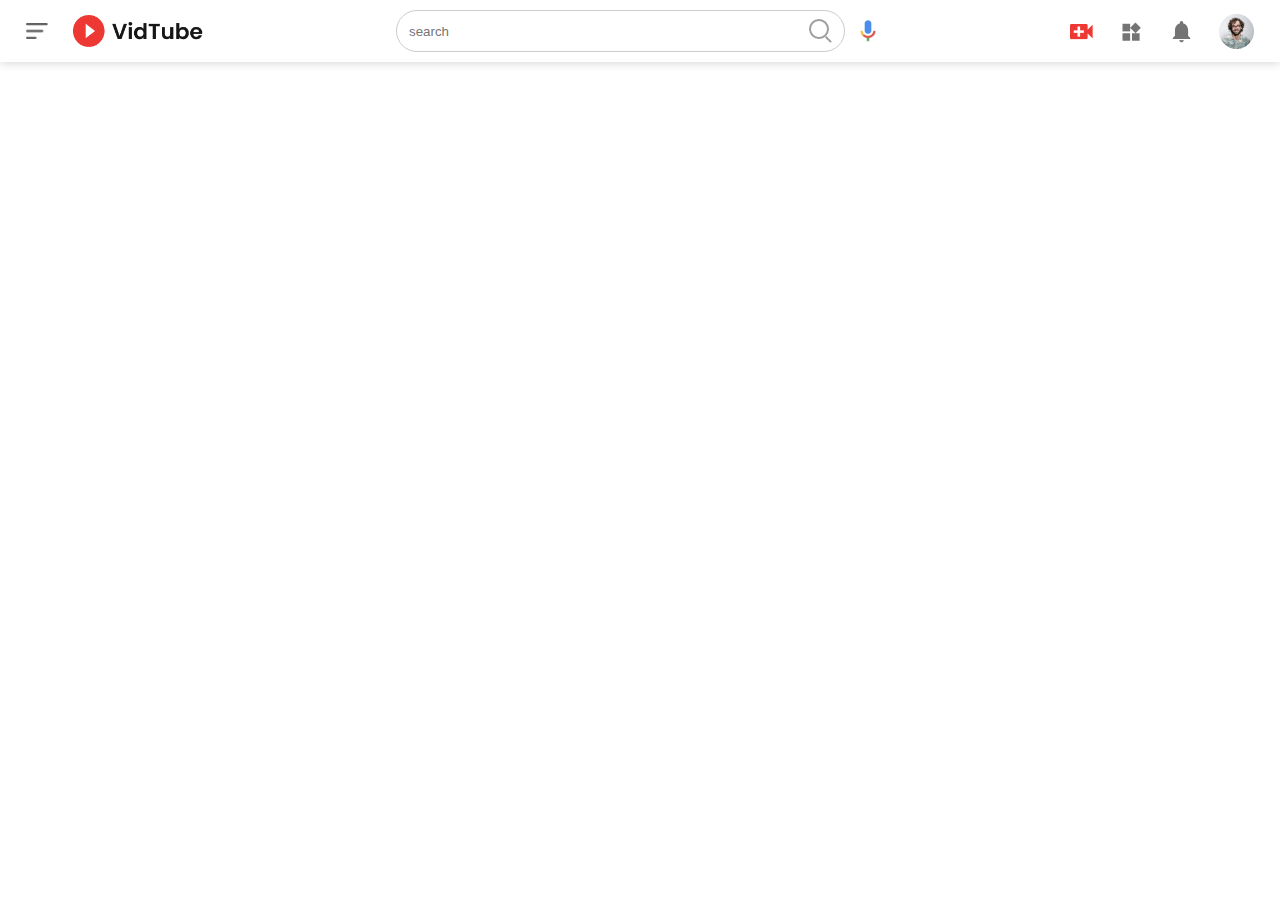
==== index.html @ dbf3fec4 "Navbar is done" ====
<!DOCTYPE html>
<html lang="en">

<head>
    <meta charset="UTF-8">
    <meta name="viewport" content="width=device-width, initial-scale=1.0">
    <title>Youtube</title>

    <link rel="stylesheet" href="style.css">
</head>

<body>

    <nav>
        <div class="nav-left">
            <img src="./images/menu.png" alt="menu" class="menu-icon">
            <img src="./images/logo.png" alt="logo" class="logo">
        </div>
        <div class="nav-middle">
            <div class="search-box">
                <input type="text" placeholder="search">
                <img src="./images/search.png">
            </div>
            <img src="./images/voice-search.png" class="mic-icon">
        </div>
        <div class="nav-right">
            <img src="./images/upload.png" alt="upload">
            <img src="./images/more.png" alt="more">
            <img src="./images/notification.png" alt="notification">
            <img src="./images/Jack.png" alt="jack" class="user-icon">
        </div>
    </nav>

</body>

</html>
---- style.css ----
* {
  margin: 0;
  padding: 0;
  box-sizing: border-box;
  font-family: "poppins", sans-serif;
}

a {
  text-decoration: none;
  color: #5a5a5a;
}

img {
  cursor: pointer;
}

nav {
  padding: 10px 2%;
  display: flex;
  justify-content: space-between;
  align-items: center;
  box-shadow: 0 0 10px rgba(0, 0, 0, 0.2);
  position: sticky;
  top: 0;
}

.nav-left .menu-icon {
  width: 22px;
  margin-right: 25px;
}

.nav-left .logo {
  width: 130px;
}

.nav-right,
.nav-left,
.nav-middle,
.search-box {
  display: flex;
  align-items: center;
}

.nav-middle .mic-icon {
  width: 16px;
}

.nav-middle .search-box {
  padding: 8px 12px;
  border: 1px solid #ccc;
  border-radius: 25px;
  margin-right: 15px;
}

.search-box input {
  width: 400px;
  border: 0;
  outline: 0;
  background: transparent;
}

.nav-right img {
  width: 25px;
  margin-right: 25px;
}

.nav-right .user-icon {
  width: 35px;
  border-radius: 50%;
  margin-right: 0;
}
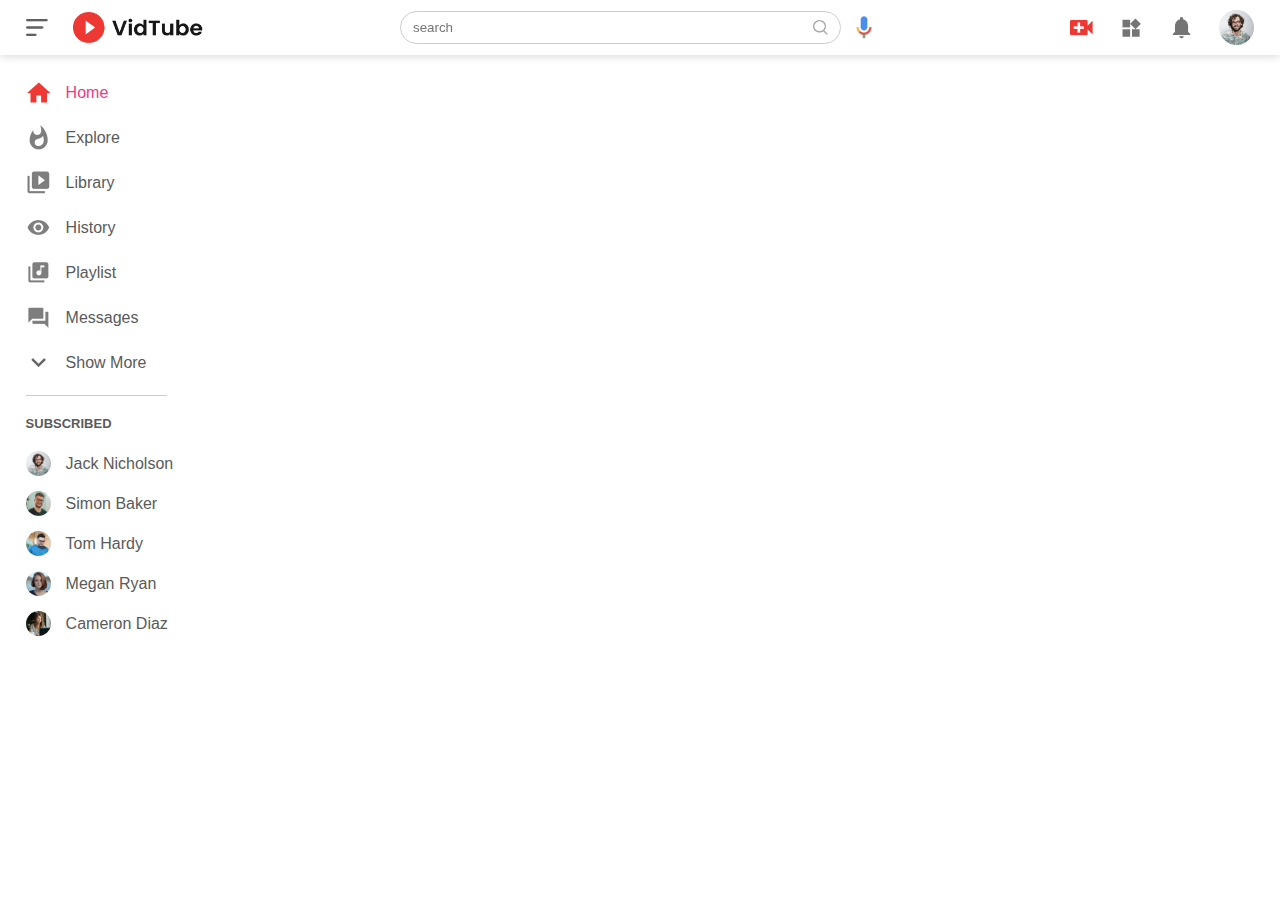
==== commit 1f24ab56: "sidebar is completed" ====
--- a/index.html
+++ b/index.html
@@ -11,6 +11,7 @@
 
 <body>
 
+    <!-- navbar  -->
     <nav>
         <div class="nav-left">
             <img src="./images/menu.png" alt="menu" class="menu-icon">
@@ -31,6 +32,58 @@
         </div>
     </nav>
 
+    <!-- sidebar  -->
+    <div class="sidebar">
+        <div class="shortcut-links">
+            <a href="#"><img src="./images/home.png">
+                <p>Home</p>
+            </a>
+            <a href="#"><img src="./images/explore.png">
+                <p>Explore</p>
+            </a>
+            <a href="#"><img src="./images/library.png">
+                <p>Library</p>
+            </a>
+            <a href="#"><img src="./images/history.png">
+                <p>History</p>
+            </a>
+            <a href="#"><img src="./images/playlist.png">
+                <p>Playlist</p>
+            </a>
+            <a href="#"><img src="./images/messages.png">
+                <p>Messages</p>
+            </a>
+            <a href="#"><img src="./images/show-more.png">
+                <p>Show More</p>
+            </a>
+
+            <hr>
+        </div>
+
+        <div class="subscribed-list">
+            <h3>SUBSCRIBED</h3>
+            <a href="#"><img src="./images/Jack.png">
+                <p>Jack Nicholson</p>
+            </a>
+
+            <a href="#"><img src="./images/simon.png">
+                <p>Simon Baker</p>
+            </a>
+            <a href="#"><img src="./images/tom.png">
+                <p>Tom Hardy</p>
+            </a>
+            <a href="#"><img src="./images/megan.png">
+                <p>Megan Ryan</p>
+            </a>
+            <a href="#"><img src="./images/cameron.png">
+                <p>Cameron Diaz</p>
+            </a>
+        </div>
+    </div>
+
+
+    <!-- js file  -->
+    <script src="./index.js"></script>
 </body>
 
 </html>--- a/style.css
+++ b/style.css
@@ -22,6 +22,7 @@
   box-shadow: 0 0 10px rgba(0, 0, 0, 0.2);
   position: sticky;
   top: 0;
+  z-index: 10;
 }
 
 .nav-left .menu-icon {
@@ -59,6 +60,10 @@
   background: transparent;
 }
 
+.search-box img {
+  width: 15px;
+}
+
 .nav-right img {
   width: 25px;
   margin-right: 25px;
@@ -69,3 +74,71 @@
   border-radius: 50%;
   margin-right: 0;
 }
+
+/* sidebar  */
+.sidebar {
+  position: fixed;
+  top: 0;
+  height: 100vh;
+  width: 15%;
+  background-color: #fff;
+  padding-left: 2%;
+  padding-top: 80px;
+}
+
+.sidebar a img {
+  width: 25px;
+  margin-right: 15px;
+}
+
+.sidebar .shortcut-links a {
+  display: flex;
+  align-items: center;
+  flex-wrap: wrap;
+  width: fit-content;
+  margin-bottom: 20px;
+}
+
+.shortcut-links a:first-child {
+  color: #ed3888;
+}
+
+.sidebar hr {
+  background-color: #ccc;
+  width: 85%;
+  border: 0;
+  height: 1px;
+}
+
+.subscribed-list h3 {
+  font-size: 13px;
+  margin: 20px 0;
+  color: #5a5a5a;
+}
+
+.subscribed-list a {
+  display: flex;
+  align-items: center;
+  flex-wrap: wrap;
+  width: fit-content;
+  margin-bottom: 15px;
+}
+
+.subscribed-list a img {
+  width: 25px;
+  border-radius: 50%;
+}
+
+.small-sidebar {
+  width: 5%;
+}
+
+.small-sidebar a p,
+.small-sidebar h3 {
+  display: none;
+}
+
+.small-sidebar hr {
+  width: 50%;
+  margin-bottom: 20px;
+}
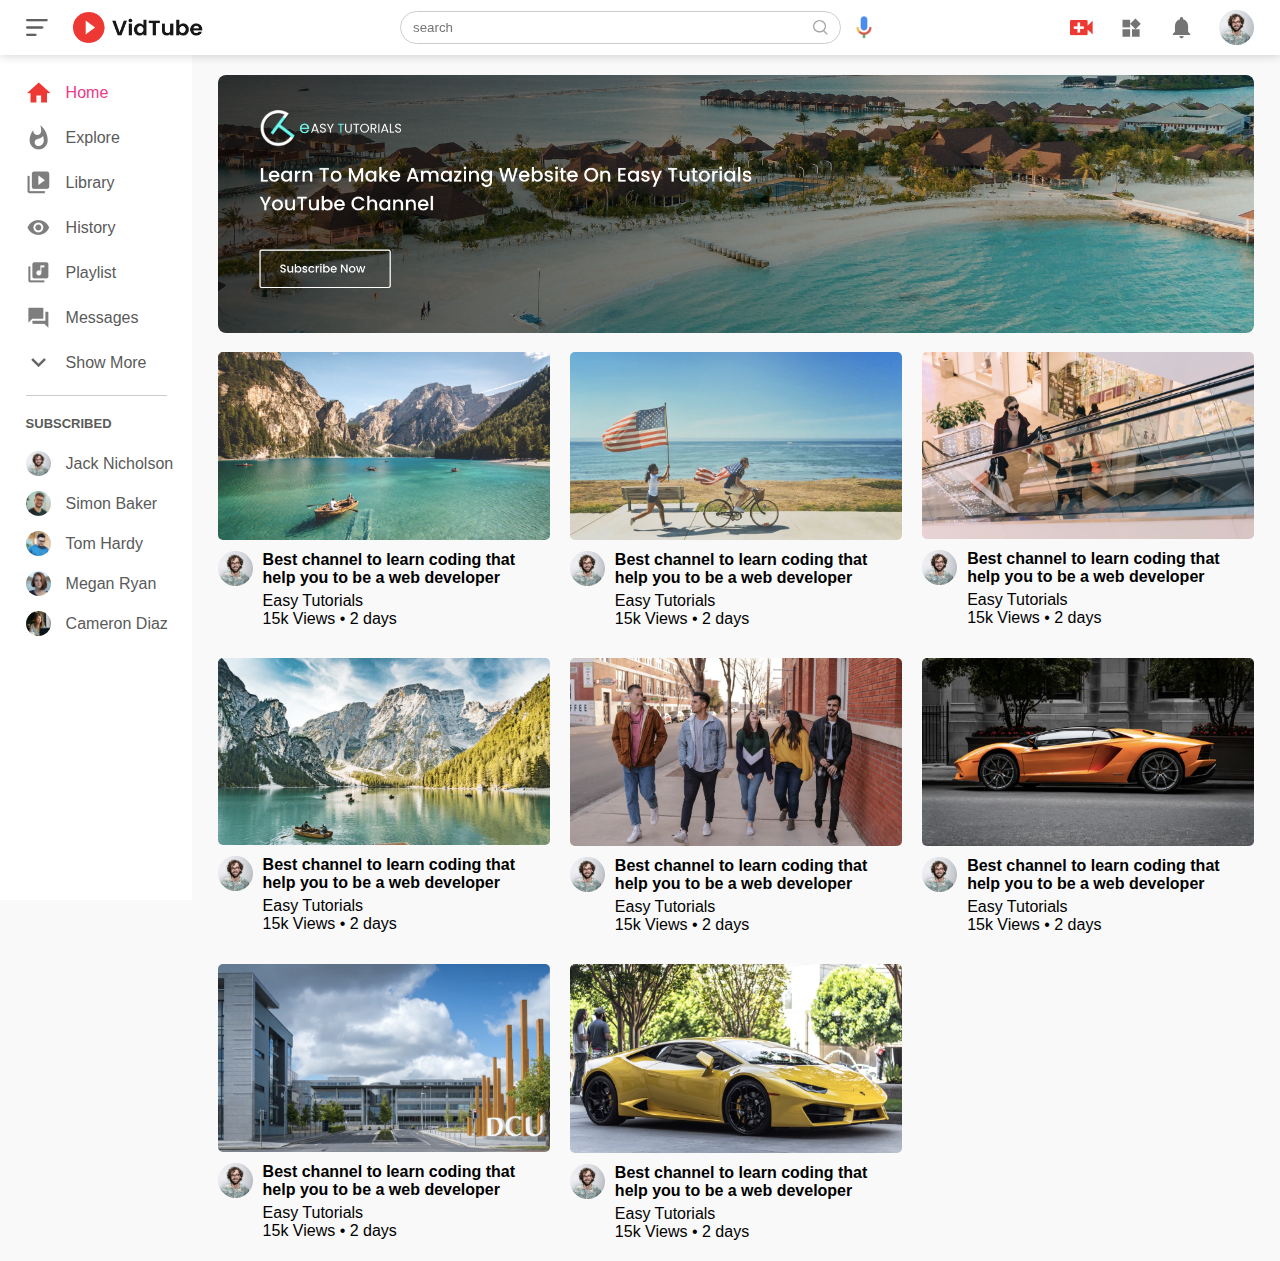
==== commit 15096ca7: "Videos are added" ====
--- a/index.html
+++ b/index.html
@@ -82,6 +82,114 @@
     </div>
 
 
+    <!-- main -->
+
+    <main class="container">
+        <div class="banner">
+            <img src="./images/banner.png">
+        </div>
+
+        <div class="list-container">
+
+            <div class="vid-list">
+                <a href=""><img src="./images/thumbnail1.png" class="thumbnail"></a>
+
+                <div class="flex-div">
+                    <img src="./images/Jack.png">
+                    <div class="vid-info">
+                        <a href="">Best channel to learn coding that help you to be a web developer</a>
+                        <p>Easy Tutorials</p>
+                        <p>15k Views &bull; 2 days</p>
+                    </div>
+                </div>
+            </div>
+            <div class="vid-list">
+                <a href=""><img src="./images/thumbnail2.png" class="thumbnail"></a>
+
+                <div class="flex-div">
+                    <img src="./images/Jack.png">
+                    <div class="vid-info">
+                        <a href="">Best channel to learn coding that help you to be a web developer</a>
+                        <p>Easy Tutorials</p>
+                        <p>15k Views &bull; 2 days</p>
+                    </div>
+                </div>
+            </div>
+            <div class="vid-list">
+                <a href=""><img src="./images/thumbnail3.png" class="thumbnail"></a>
+
+                <div class="flex-div">
+                    <img src="./images/Jack.png">
+                    <div class="vid-info">
+                        <a href="">Best channel to learn coding that help you to be a web developer</a>
+                        <p>Easy Tutorials</p>
+                        <p>15k Views &bull; 2 days</p>
+                    </div>
+                </div>
+            </div>
+            <div class="vid-list">
+                <a href=""><img src="./images/thumbnail4.png" class="thumbnail"></a>
+
+                <div class="flex-div">
+                    <img src="./images/Jack.png">
+                    <div class="vid-info">
+                        <a href="">Best channel to learn coding that help you to be a web developer</a>
+                        <p>Easy Tutorials</p>
+                        <p>15k Views &bull; 2 days</p>
+                    </div>
+                </div>
+            </div>
+            <div class="vid-list">
+                <a href=""><img src="./images/thumbnail5.png" class="thumbnail"></a>
+
+                <div class="flex-div">
+                    <img src="./images/Jack.png">
+                    <div class="vid-info">
+                        <a href="">Best channel to learn coding that help you to be a web developer</a>
+                        <p>Easy Tutorials</p>
+                        <p>15k Views &bull; 2 days</p>
+                    </div>
+                </div>
+            </div>
+            <div class="vid-list">
+                <a href=""><img src="./images/thumbnail6.png" class="thumbnail"></a>
+
+                <div class="flex-div">
+                    <img src="./images/Jack.png">
+                    <div class="vid-info">
+                        <a href="">Best channel to learn coding that help you to be a web developer</a>
+                        <p>Easy Tutorials</p>
+                        <p>15k Views &bull; 2 days</p>
+                    </div>
+                </div>
+            </div>
+            <div class="vid-list">
+                <a href=""><img src="./images/thumbnail7.png" class="thumbnail"></a>
+
+                <div class="flex-div">
+                    <img src="./images/Jack.png">
+                    <div class="vid-info">
+                        <a href="">Best channel to learn coding that help you to be a web developer</a>
+                        <p>Easy Tutorials</p>
+                        <p>15k Views &bull; 2 days</p>
+                    </div>
+                </div>
+            </div>
+            <div class="vid-list">
+                <a href=""><img src="./images/thumbnail8.png" class="thumbnail"></a>
+
+                <div class="flex-div">
+                    <img src="./images/Jack.png">
+                    <div class="vid-info">
+                        <a href="#">Best channel to learn coding that help you to be a web developer</a>
+                        <p>Easy Tutorials</p>
+                        <p>15k Views &bull; 2 days</p>
+                    </div>
+                </div>
+            </div>
+        </div>
+    </main>
+
     <!-- js file  -->
     <script src="./index.js"></script>
 </body>
--- a/style.css
+++ b/style.css
@@ -142,3 +142,57 @@
   width: 50%;
   margin-bottom: 20px;
 }
+
+/* main  */
+
+.container {
+  background: #f9f9f9;
+  padding-left: 17%;
+  padding-right: 2%;
+  padding-top: 20px;
+  padding-bottom: 20px;
+}
+
+.container .banner {
+  width: 100%;
+}
+.container img {
+  width: 100%;
+  border-radius: 8px;
+}
+
+.flex-div {
+  display: flex;
+  align-items: center;
+}
+
+.list-container {
+  display: grid;
+  grid-template-columns: repeat(auto-fit, minmax(250px, 1fr));
+  grid-column-gap: 20px;
+  grid-row-gap: 30px;
+  margin-top: 15px;
+}
+
+.vid-list .thumbnail {
+  width: 100%;
+  border-radius: 5px;
+}
+
+.vid-list .flex-div {
+  align-items: flex-start;
+  margin-top: 7px;
+}
+
+.vid-list .flex-div img {
+  width: 35px;
+  border-radius: 50%;
+  margin-right: 10px;
+}
+
+.vid-info a {
+  color: #000;
+  font-weight: 600;
+  display: block;
+  margin-bottom: 5px;
+}
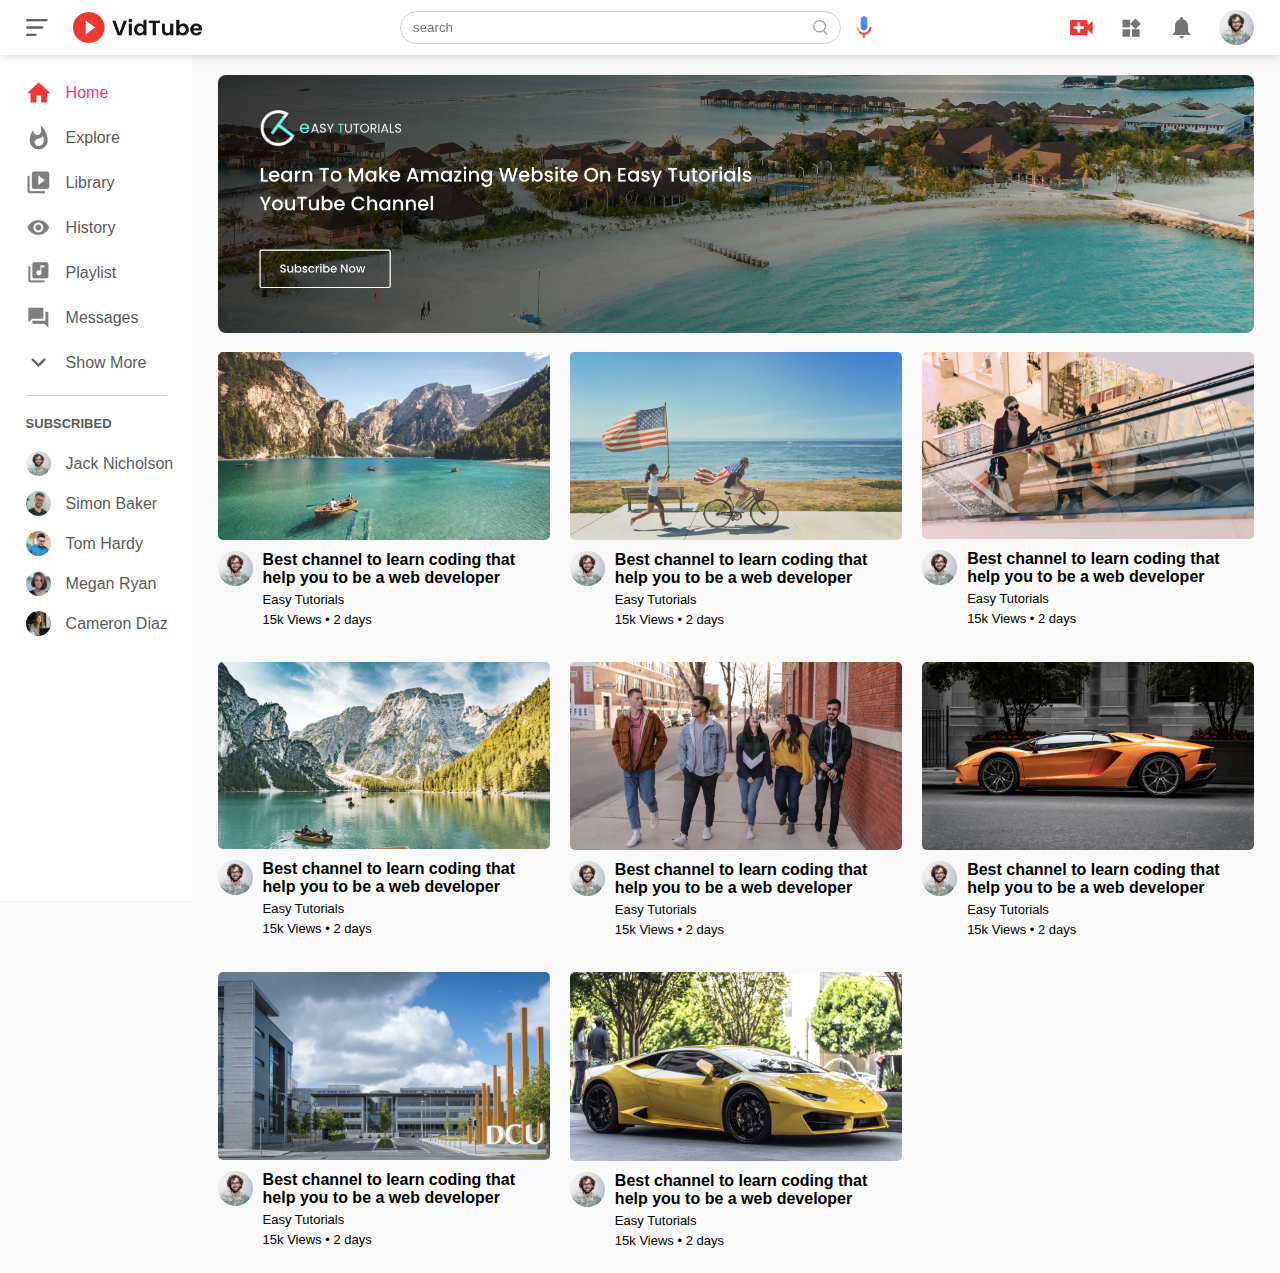
==== commit 5b8ea2f3: "Second page video and sidebar is completed" ====
--- a/index.html
+++ b/index.html
@@ -4,8 +4,7 @@
 <head>
     <meta charset="UTF-8">
     <meta name="viewport" content="width=device-width, initial-scale=1.0">
-    <title>Youtube</title>
-
+    <title>Youtube - clone</title>
     <link rel="stylesheet" href="style.css">
 </head>
 
@@ -92,12 +91,12 @@
         <div class="list-container">
 
             <div class="vid-list">
-                <a href=""><img src="./images/thumbnail1.png" class="thumbnail"></a>
+                <a href="./play-video.html"><img src="./images/thumbnail1.png" class="thumbnail"></a>
 
                 <div class="flex-div">
                     <img src="./images/Jack.png">
                     <div class="vid-info">
-                        <a href="">Best channel to learn coding that help you to be a web developer</a>
+                        <a href="./play-video.html">Best channel to learn coding that help you to be a web developer</a>
                         <p>Easy Tutorials</p>
                         <p>15k Views &bull; 2 days</p>
                     </div>
--- a/style.css
+++ b/style.css
@@ -23,6 +23,7 @@
   position: sticky;
   top: 0;
   z-index: 10;
+  background: #fff;
 }
 
 .nav-left .menu-icon {
@@ -151,6 +152,11 @@
   padding-right: 2%;
   padding-top: 20px;
   padding-bottom: 20px;
+  z-index: -1;
+}
+
+.large-container {
+  padding-left: 7%;
 }
 
 .container .banner {
@@ -196,3 +202,45 @@
   display: block;
   margin-bottom: 5px;
 }
+
+.vid-info p {
+  font-size: 13px;
+  margin-bottom: 5px;
+}
+
+@media screen and (max-width: 900px) {
+  .menu-icon {
+    display: none;
+  }
+
+  .sidebar {
+    display: none;
+  }
+
+  .container,
+  .large-container {
+    padding-left: 5%;
+    padding-right: 5%;
+  }
+
+  .nav-middle input {
+    width: 100px;
+  }
+
+  .nav-left .logo {
+    width: 90px;
+  }
+
+  .nav-right img {
+    display: none;
+  }
+
+  .nav-right .user-icon {
+    display: block;
+    width: 35px;
+  }
+
+  .nav-middle .mic-icon {
+    width: 15px;
+  }
+}
